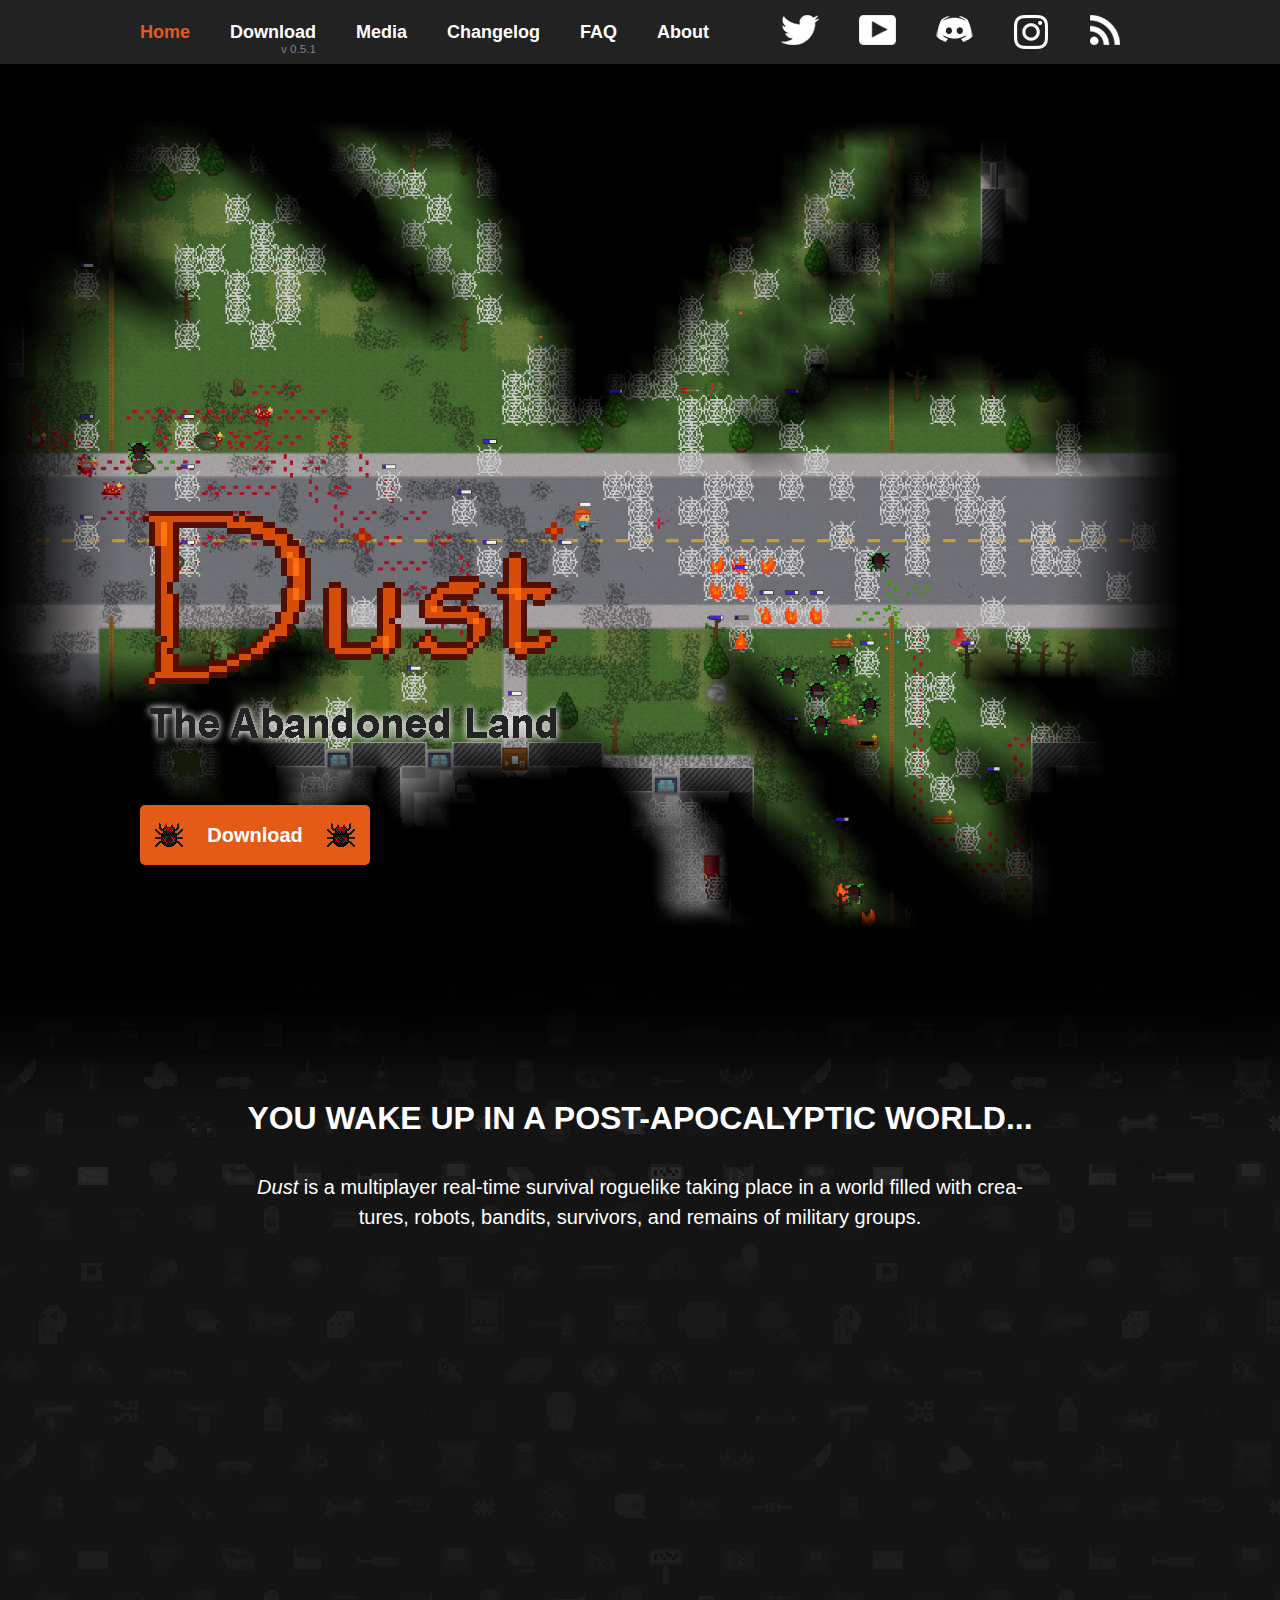
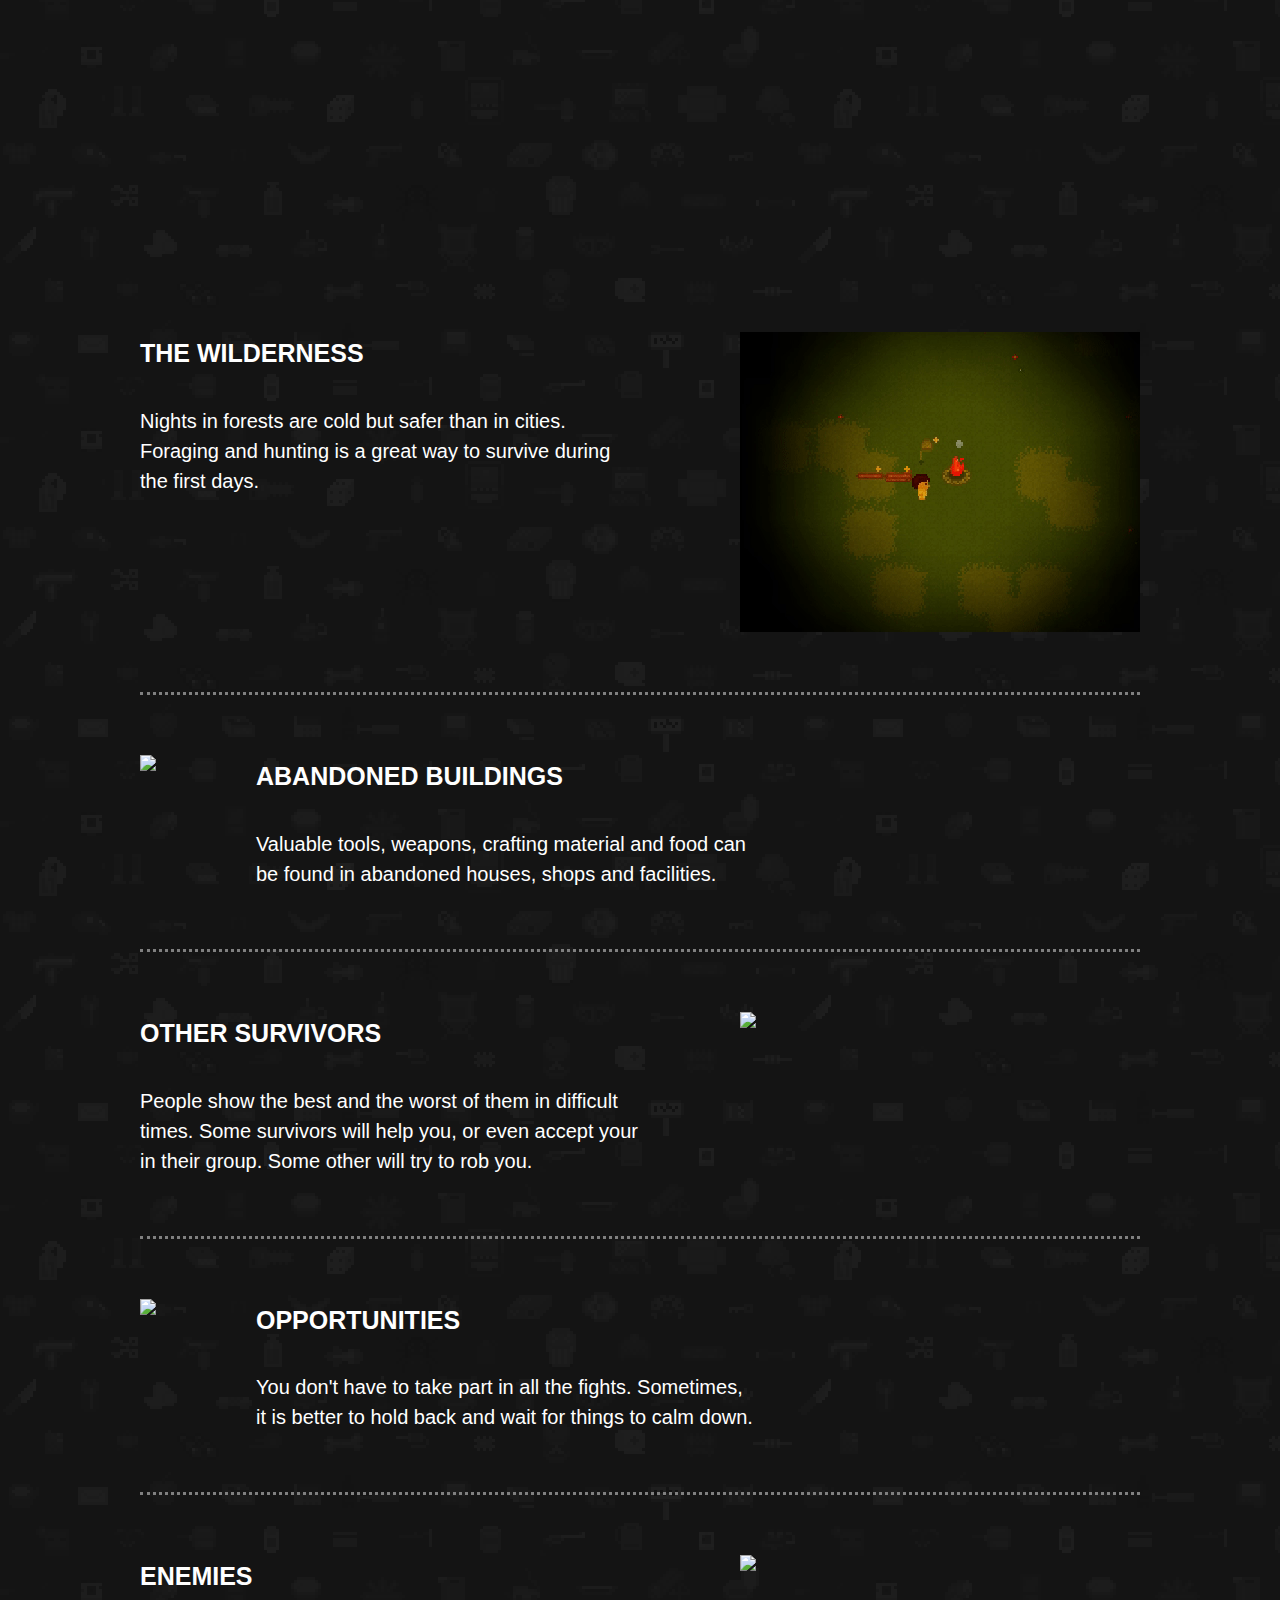
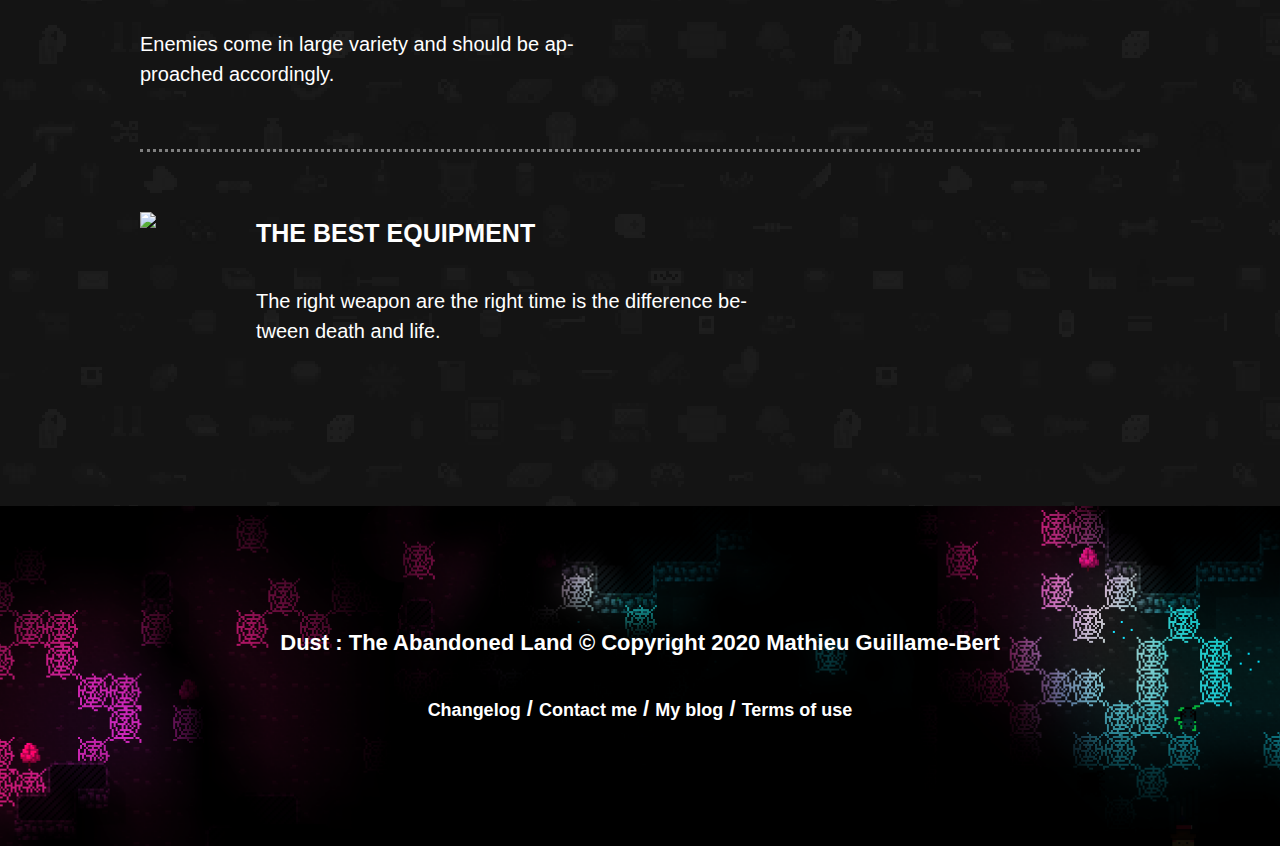
==== index.html @ a0f808fd "Initial commit" ====
<!DOCTYPE html>
<html lang="en" xmlns="http://www.w3.org/1999/xhtml">

<head>

    <!-- Global site tag (gtag.js) - Google Analytics -->
    <script async src="https://www.googletagmanager.com/gtag/js?id=UA-135935908-1"></script>
    <script>
        window.dataLayer = window.dataLayer || [];

        function gtag() {
            dataLayer.push(arguments);
        }
        gtag('js', new Date());

        gtag('config', 'UA-135935908-1');
    </script>

    <meta charset="utf-8" />
    <meta property="og:image" content="images/og_image.png" />

    <title>
        Dust : The Abandoned Land
    </title>
    <meta name="author" content="Achoum - Mathieu Guillame-Bert">

    <!-- Favicon -->
    <link rel="icon" type="image/png" href="image/favicon.png" />
    <link rel="shortcut icon" type="image/png" href="image/favicon.png" />

    <meta name="viewport" content="width=device-width, initial-scale=1.0">

    <!-- CSS -->
    <link rel="stylesheet" href="css/main.css" />

    <!-- RSS -->
    <link rel="alternate" type="application/rss+xml" title="Subscribe to What's New" href="rss" />

    <!-- JS -->
    <script src="js/main.js"></script>

    <!-- External JS -->
    <script src="https:/code.jquery.com/jquery-3.3.1.min.js"></script>
    <link rel="stylesheet" href="https://cdn.jsdelivr.net/gh/fancyapps/fancybox@3.5.6/dist/jquery.fancybox.min.css" />
    <script src="https://cdn.jsdelivr.net/gh/fancyapps/fancybox@3.5.6/dist/jquery.fancybox.min.js"></script>

    <!-- External CSS -->
    <link rel="stylesheet" href="https://cdnjs.cloudflare.com/ajax/libs/font-awesome/4.7.0/css/font-awesome.min.css">
</head>

<body>
    <nav>
        <div class="nav_container">
            <ul>
                <li class='selected'>
                    <a href="index.html">Home</a>
                </li>
                <li >
                    <a href="download.html">Download</a>
                    <span class="version">v 0.5.1
                    </span>
                </li>
                <li >
                    <a href="gallery.html">Media</a>
                </li>
                <li >
                    <a href="change_log.html">Changelog</a>
                </li>
                <li >
                    <a href="faq.html">FAQ</a>
                </li>
                <li >
                    <a href="about.html">About</a>
                </li>
            </ul>

            <ul class="social">
                <li>
                    <a target="_blank" href="https://twitter.com/mat_gb">
                        <img id="twit" onmouseover="this.src='image/twit_hover.png'"
                            onmouseout="this.src='image/twit.png'" src="image/twit.png">
                    </a>
                </li>
                <li>
                    <a target="_blank" href="https://www.youtube.com/user/TheAchoum/videos">
                        <img id="twit" onmouseover="this.src='image/youtube_hover.png'"
                            onmouseout="this.src='image/youtube.png'" src="image/youtube.png">
                    </a>
                </li>

                <li>
                    <a target="_blank" href="https://discord.gg/MG8ZmNk">
                        <img onmouseover="this.src='image/discord_hover.png'" onmouseout="this.src='image/discord.png'"
                            src="image/discord.png">
                    </a>
                </li>

                <li>
                    <a target="_blank" href="https://www.instagram.com/dust_the_abandoned_land">
                        <img onmouseover="this.src='image/instagram_hover.png'"
                            onmouseout="this.src='image/instagram.png'" src="image/instagram.png">
                    </a>
                </li>

                <!--
                <li>
                    <a  target="_blank" href="https://www.indiedb.com/games/dust-the-abandoned-land">
                        <img id="twit" onmouseover="this.src='image/indiedb-hover.png'" onmouseout="this.src='image/indiedb.png'" src="image/indiedb.png">
                    </a>
                </li>   -->

                <li>
                    <a href="rss" type="application/rss+xml" class="rss">
                        <img id="twit" onmouseover="this.src='image/rss_hover.png'"
                            onmouseout="this.src='image/rss.png'" src="image/rss.png">
                    </a>
                </li>

            </ul>
        </div>
    </nav>

    

<header>
    <div class="logo">
        <img src="image/title_v4.png" class="logo_img">
        <a class="download" href="download.html">
        <img src="image/spider.png" class="spider"> Download<img src="image/spider.png" class="spider">
        </a>
    </div>
</header>


<div class="main">
    <div class="transition"></div>

    <div class="main_container">

        <div class="intro_text_container">
            <h2>
                <p class="big_phrase">
                    You wake up in a post-apocalyptic world...
                </p>
            </h2>

            <p class="intro_text">
                <i>Dust</i> is a multiplayer real-time survival roguelike taking place in a world filled with creatures,
                robots, bandits, survivors, and remains of military groups.
            <p>
        </div>

        <div id="video">
            <iframe style="width:990px; height:562px;" src="https://www.youtube.com/embed/tgeWRuxWzlY" frameborder="0"
                allow="accelerometer; autoplay; encrypted-media; gyroscope; picture-in-picture"
                allowfullscreen></iframe>
        </div>

        <div class="infos">
            <div class="info">
                <div class="description mr">
                    <h2>The wilderness</h2>
                    <p>Nights in forests are cold but safer than in cities. Foraging and hunting is a great way to
                        survive during the first days.</p>
                </div>
                <img src="image/nature.gif">
            </div>

            <div class="info">
                <img src="image/explore_house.gif">
                <div class="description ml">
                    <h2>Abandoned buildings</h2>
                    <p>Valuable tools, weapons, crafting material and food can be found in abandoned houses, shops and
                        facilities.</p>
                </div>
            </div>

            <div class="info">
                <div class="description mr">
                    <h2>Other survivors</h2>
                    <p>People show the best and the worst of them in difficult times. Some survivors will help you, or
                        even accept your in their group. Some other will try to rob you.</p>
                </div>
                <img src="image/fight_other_survivor.gif">
            </div>

            <div class="info">
                <img src="image/corpses.gif">
                <div class="description ml">
                    <h2>Opportunities</h2>
                    <p>You don't have to take part in all the fights. Sometimes, it is better to hold back and wait for
                        things to calm down.</p>
                </div>
            </div>


            <div class="info">
                <div class="description mr">
                    <h2>Enemies</h2>
                    <p>Enemies come in large variety and should be approached accordingly.</p>
                </div>
                <img src="image/rush_tank.gif">
            </div>

            <div class="info">
                <img src="image/rush_laser.gif">
                <div class="description ml">
                    <h2>The best equipment</h2>
                    <p>The right weapon are the right time is the difference between death and life.</p>
                </div>
            </div>

        </div>
    </div>
</div>



    <footer>
        <div class="footer_container">
            <p>Dust : The Abandoned Land © Copyright 2020 Mathieu Guillame-Bert</p>
            <p><a href="change_log.html">Changelog</a> /
                <a href="about.html">Contact me</a> /
                <a href="http://blog.mathieu.guillame-bert.com"> My blog</a> /
                <a href="tos.html"> Terms of use</a>
            </p>
        </div>
    </footer>

</body>

</html>
---- css/main.css ----
/* ----------------------------- */
/* ==reset */
/* ----------------------------- */
/* base font-size corresponds to 10px and is adapted to rem unit */
html {
  font-size: 62.5%;
}

body {
  background: black;
  color: #000;
  font-family: helvetica, arial, sans-serif;
  font-size: 1.4em;
  /* equiv 14px */
  line-height: 1.5;
  /* adapt to your design */
}

html,
body {
  height: 100%;
}

/* font-sizing for content */
/* preserve vertical-rythm, thanks to http://soqr.fr/vertical-rhythm/ */
p,
ul,
ol,
dl,
blockquote,
pre,
td,
th,
label,
textarea,
caption,
details,
figure,
hgroup {
  font-size: 1em;
  /* equiv 14px */
  line-height: 1.5;
  margin: 1.5em 0 0;
}

a {
  text-decoration: none;
  color: #e45b18;
}

h1,
.h1-like {
  font-size: 1.8571em;
  /* equiv 26px */
  font-weight: normal;
  line-height: 1.6154em;
  margin: .8077em 0 0 0;
}

h2,
.h2-like {
  font-size: 1.7143em;
  /* equiv 24px */
  font-weight: normal;
  line-height: 1.75em;
  margin: .875em 0 0 0;
}

h3,
.h3-like {
  font-size: 1.5714em;
  /* equiv 22px */
  font-weight: normal;
  line-height: 1.909em;
  margin: .9545em 0 0 0;
}

h4,
.h4-like {
  font-size: 1.4286em;
  /* equiv 20px */
  font-weight: normal;
  line-height: 1.05em;
  margin: 1.05em 0 0 0;
}

h5,
.h5-like {
  font-size: 1.2857em;
  /* equiv 18px */
  font-weight: normal;
  line-height: 1.1667em;
  margin: 1.1667em 0 0 0;
}

h6,
.h6-like {
  font-size: 1.1429em;
  /* equiv 16px */
  font-weight: normal;
  line-height: 1.3125em;
  margin: 1.3125em 0 0 0;
}

/* alternate font-sizing */
.smaller {
  font-size: .7143em;
  /* equiv 10px */
  line-height: 2.1em;
}

.small {
  font-size: .8571em;
  /* equiv 12px */
  line-height: 1.75em;
}

.big {
  font-size: 1.1429em;
  /* equiv 16px */
  line-height: 1.3125em;
}

.bigger {
  font-size: 1.2857em;
  /* equiv 18px */
  line-height: 1.1667em;
}

.biggest {
  font-size: 1.4286em;
  /* equiv 20px */
  line-height: 1.05em;
}

/* soft reset */
html,
body,
textarea,
figure,
label {
  margin: 0;
  padding: 0;
}

ul,
ol {
  padding-left: 2em;
}

code,
pre,
samp {
  white-space: pre-wrap;
  font-family: consolas, 'DejaVu Sans Mono', courier, monospace;
}

code {
  line-height: 1em;
}

table {
  margin-bottom: 1.5em;
}

/* avoid top margins on first content element */
p:first-child,
ul:first-child,
ol:first-child,
dl:first-child,
blockquote:first-child,
pre:first-child,
h1:first-child,
h2:first-child,
h3:first-child,
h4:first-child,
h5:first-child,
h6:first-child {
  margin-top: 0;
}

/* avoid margins on nested elements */
li p,
li ul,
li ol {
  margin-top: 0;
  margin-bottom: 0;
}

/* HTML5 tags */
article,
aside,
details,
figcaption,
figure,
footer,
header,
hgroup,
nav,
section {
  display: block;
}

/* max values */
img,
table,
td,
blockquote,
code,
pre,
textarea,
input,
video {
  max-width: 100%;
}

/* you shall not pass */
div,
textarea,
table,
td,
th,
code,
pre,
samp {
  word-wrap: break-word;
  -webkit-hyphens: auto;
  -ms-hyphens: auto;
  -o-hyphens: auto;
  hyphens: auto;
}

/* pictures */
img {
  width: auto;
  height: auto;
  vertical-align: middle;
}

a img {
  border: 0;
}

/* scripts */
body > script {
  display: none !important;
}

/* skip-links */
.skip-links {
  position: absolute;
}

.skip-links a {
  position: absolute;
  left: -9999px;
  padding: 0.5em;
  background: #000;
  color: #fff;
  text-decoration: none;
}

.skip-links a:focus {
  position: static;
}

/******
end reset
*******/
nav {
  background: #222222;
  position: fixed;
  top: 0;
  overflow: hidden;
  width: 100%;
}

.nav_container {
  max-width: 1000px;
  margin: auto;
  display: -webkit-box;
  display: -ms-flexbox;
  display: flex;
  -webkit-box-pack: justify;
      -ms-flex-pack: justify;
          justify-content: space-between;
  -webkit-box-align: center;
      -ms-flex-align: center;
          align-items: center;
}

nav ul {
  list-style-type: none;
  margin: 0;
  padding: 0;
  display: -webkit-box;
  display: -ms-flexbox;
  display: flex;
}

nav li {
  padding: 15px 20px;
  position: relative;
}

nav li:first-child {
  padding-left: 0;
}

nav a {
  text-decoration: none;
  color: white;
  font-family: Arial, Helvetica, sans-serif;
  font-weight: bold;
  font-size: 1.8em;
  font-size: 18px;
}

nav a:hover {
  color: #e45b18;
}

nav li.selected a {
  color: #e45b18;
}

header {
  background-image: url("../image/bg.png");
  background-position: center;
  background-repeat: no-repeat;
  background-size: cover;
  height: 100vh;
  width: 100%;
  margin-top: 60px;
  /* Add a top margin to avoid content overlay */
}

.logo {
  max-width: 1000px;
  margin: auto;
  max-width: 1000px;
  margin: auto;
  height: 100%;
  display: -webkit-box;
  display: -ms-flexbox;
  display: flex;
  -webkit-box-pack: end;
      -ms-flex-pack: end;
          justify-content: flex-end;
  -webkit-box-orient: vertical;
  -webkit-box-direction: normal;
      -ms-flex-direction: column;
          flex-direction: column;
  -webkit-box-align: start;
      -ms-flex-align: start;
          align-items: flex-start;
}

.download {
  margin-bottom: 95px;
  margin-top: 50px;
  width: 20rem;
  border: none;
  padding: 15px;
  background-color: #e45b18;
  font-size: 2rem;
  font-size: 20px;
  border-radius: 5px;
  font-weight: bold;
  display: -webkit-box;
  display: -ms-flexbox;
  display: flex;
  -webkit-box-align: center;
      -ms-flex-align: center;
          align-items: center;
  -webkit-box-pack: justify;
      -ms-flex-pack: justify;
          justify-content: space-between;
  border: 3px #b94208;
  cursor: pointer;
  -webkit-transition: background-color 0.4s ease;
  transition: background-color 0.4s ease;
  color: white;
}

.download a {
  text-decoration: none;
}

.download:hover {
  background-color: #b94208;
}

.main {
  background-image: url("../image/motif_grand2.png");
  background-color: #141414;
  padding-bottom: 100px;
}

.inner {
  margin-top: 60px;
  padding-top: 60px;
}

.transition {
  background-image: url("../image/motif_degrade_grand2.png");
  height: 234px;
}

.main_container {
  max-width: 1000px;
  margin: auto;
  color: white;
  font-size: 2 rem;
  font-size: 20px;
}

#video {
  text-align: center;
  margin-top: 50px;
}

.intro_text_container {
  text-align: center;
  margin-top: -160px;
  margin-bottom: 30px;
}

.infos {
  margin-top: 20px;
}

.info {
  display: -webkit-box;
  display: -ms-flexbox;
  display: flex;
  border-bottom: 3px dotted grey;
  padding: 60px 0;
}

.info:last-child {
  border-bottom: none;
}

.description {
  width: 50%;
}

h2 {
  text-transform: uppercase;
  font-weight: bold;
  font-size: 2.5rem;
  font-size: 25px;
}

.mr {
  margin-right: 10%;
}

.ml {
  margin-left: 10%;
}

.description_image {
  height: 300px;
  width: 400px;
  background: grey;
  width: 40%;
}

footer {
  background-image: url("../image/bottom.png");
  background-position: center;
  background-repeat: no-repeat;
  background-size: cover;
  width: 100%;
  height: 340px;
  color: white;
}

.footer_container {
  max-width: 1000px;
  margin: auto;
  display: -webkit-box;
  display: -ms-flexbox;
  display: flex;
  -webkit-box-pack: center;
      -ms-flex-pack: center;
          justify-content: center;
  -webkit-box-align: center;
      -ms-flex-align: center;
          align-items: center;
  -webkit-box-orient: vertical;
  -webkit-box-direction: normal;
      -ms-flex-direction: column;
          flex-direction: column;
  height: 100%;
  font-size: 2.2rem;
  font-weight: bold;
  font-size: 22px;
}

.footer_container p a {
  text-decoration: none;
  color: white;
  font-size: 1.8rem;
  font-size: 18px;
}

.footer_container p a:hover {
  color: #e45b18;
}

.orange {
  color: #e45b18;
}

.orangedark {
  color: #b94208;
}

.bot {
  border-bottom: 3px dotted grey;
}

.img_download {
  float: left;
  padding-top: 115px;
}

.link_download {
  margin-left: 235px;
  background: rgba(34, 34, 34, 0.8);
  padding: 50px;
  margin-top: 40px;
  margin-bottom: 100px;
  text-align: center;
  border-radius: 5px;
}

.link_download p img {
  vertical-align: text-bottom;
}

h1 {
  text-transform: uppercase;
  font-weight: bold;
  color: white;
}

.log {
  background: rgba(34, 34, 34, 0.8);
  padding: 50px;
  margin-top: 40px;
  border-radius: 5px;
}

.no_top {
  margin-top: 5px;
  font-size: 1.7rem;
  font-size: 17px;
}

.gallery img {
  width: 400px;
  height: 300px;
}

.about_img {
  float: left;
  margin-top: 50px;
}

.about_cont {
  margin-left: 300px;
  background: rgba(34, 34, 34, 0.8);
  padding: 50px;
  margin-top: 40px;
  border-radius: 5px;
}

.about_cont a {
  color: #e45b18;
}

.question {
  font-size: 1.0em;
  color: #ffaa51;
}

.answer {
  font-size: 0.8em;
}

.console {
  /*background-color: #f8f8f8;
    border: 1px solid #ddd;*/
  font-family: monospace;
  display: inline-block;
  /*background-color: #f8f8f8;*/
  border: 1px solid #ddd;
  overflow: auto;
  padding: 3px 5px;
  border-radius: 3px;
  margin-bottom: -8px;
}

.version {
  position: absolute;
  color: grey;
  right: 20px;
  bottom: 3px;
  font-size: smaller;
}

.big_phrase {
  font-size: 3.2rem;
}

.intro_text {
  padding: 0 100px;
}

.intro_text_container {
  margin-top: -100px;
  text-align: center;
}

.log_description {
  font-size: large;
  font-family: monospace;
  overflow: auto;
  margin-top: 32px;
}

@media screen and (max-width: 1030px) {
  header {
    background-image: none;
    /*height: 70%;*/
  }
  .nav_container {
    padding: 0 30px;
  }
  nav li {
    padding: 15px 10px;
  }
  .logo {
    -webkit-box-align: center;
        -ms-flex-align: center;
            align-items: center;
  }
  iframe {
    width: 100% !important;
    height: 462px;
  }
  #video {
    padding: 0 30px;
    /*margin-top: -250px;*/
  }
  .info {
    padding: 60px 30px;
  }
  .main {
    padding-bottom: 50px;
  }
  .main_container {
    padding: 0 30px;
  }
}

@media screen and (max-width: 800px) {
  .nav_container {
    -webkit-box-orient: vertical;
    -webkit-box-direction: normal;
        -ms-flex-direction: column;
            flex-direction: column;
  }
  header {
    margin-top: 116px;
  }
  .footer_container p {
    padding: 0 30px;
    text-align: center;
  }
  .inner {
    padding-top: 150px;
  }
  .img_download {
    display: none;
  }
  .link_download {
    margin-left: 0px;
  }
  iframe {
    height: 440px !important;
  }
}

@media screen and (max-width: 620px) {
  .logo {
    padding: 0 20px;
  }
  .main_container {
    padding: 0 20px;
  }
  .intro_text_container {
    margin-top: -135px;
  }
  nav ul {
    -ms-flex-wrap: wrap;
        flex-wrap: wrap;
    -webkit-box-pack: center;
        -ms-flex-pack: center;
            justify-content: center;
  }
  .link_download {
    padding: 5px;
  }
  .bot {
    font-size: 2rem;
    font-size: 20px;
  }
  .inner {
    padding-top: 180px;
  }
  #video {
    display: none;
  }
  .info img {
    width: 100%;
    height: auto;
    max-width: 100%;
    margin-bottom: 50px;
    -webkit-box-ordinal-group: 3;
        -ms-flex-order: 2;
            order: 2;
  }
  .migniature_image {
    margin: 10px 0 !important;
    width: 100%;
    height: auto;
    max-width: 100%;
  }
  .info {
    padding: 15px 0px;
    display: -webkit-box;
    display: -ms-flexbox;
    display: flex;
    border-top: 3px dotted grey;
    -webkit-box-orient: vertical;
    -webkit-box-direction: normal;
        -ms-flex-direction: column;
            flex-direction: column;
    border-bottom: none;
  }
  .ml {
    margin-left: 0;
  }
  .intro_text {
    padding: 0 5px;
  }
  .description {
    width: 100%;
    -webkit-box-ordinal-group: 2;
        -ms-flex-order: 1;
            order: 1;
  }
  .description p {
    margin-bottom: 10px;
  }
  .mr {
    margin-right: 0;
  }
  .about_img {
    display: none;
  }
  .about_cont {
    margin-left: 0;
    padding: 10px;
    margin-top: 40px;
  }
}

/* Gallery */
.migniature_image {
  margin: 20px;
  display: inline-block;
  background-color: black;
  -webkit-box-shadow: 0 4px 8px 0 rgba(0, 0, 0, 0.2), 0 6px 20px 0 rgba(0, 0, 0, 0.19);
          box-shadow: 0 4px 8px 0 rgba(0, 0, 0, 0.2), 0 6px 20px 0 rgba(0, 0, 0, 0.19);
  width: 400px;
  height: 260px;
}

.migniature_image:hover {
  opacity: 0.5;
}


/* Admin */

.admin_block {
    border: 1px solid gray;
    margin: 15px;
    padding: 5px;
	color: white;
}

.admin_block .title {
    font-size: 16pt;
    margin-bottom: 15px;
}

.admin_block .key {
    font-weight: bold;
}

.admin_block pre {
    white-space: pre-wrap;
}


/*# sourceMappingURL=main.css.map */
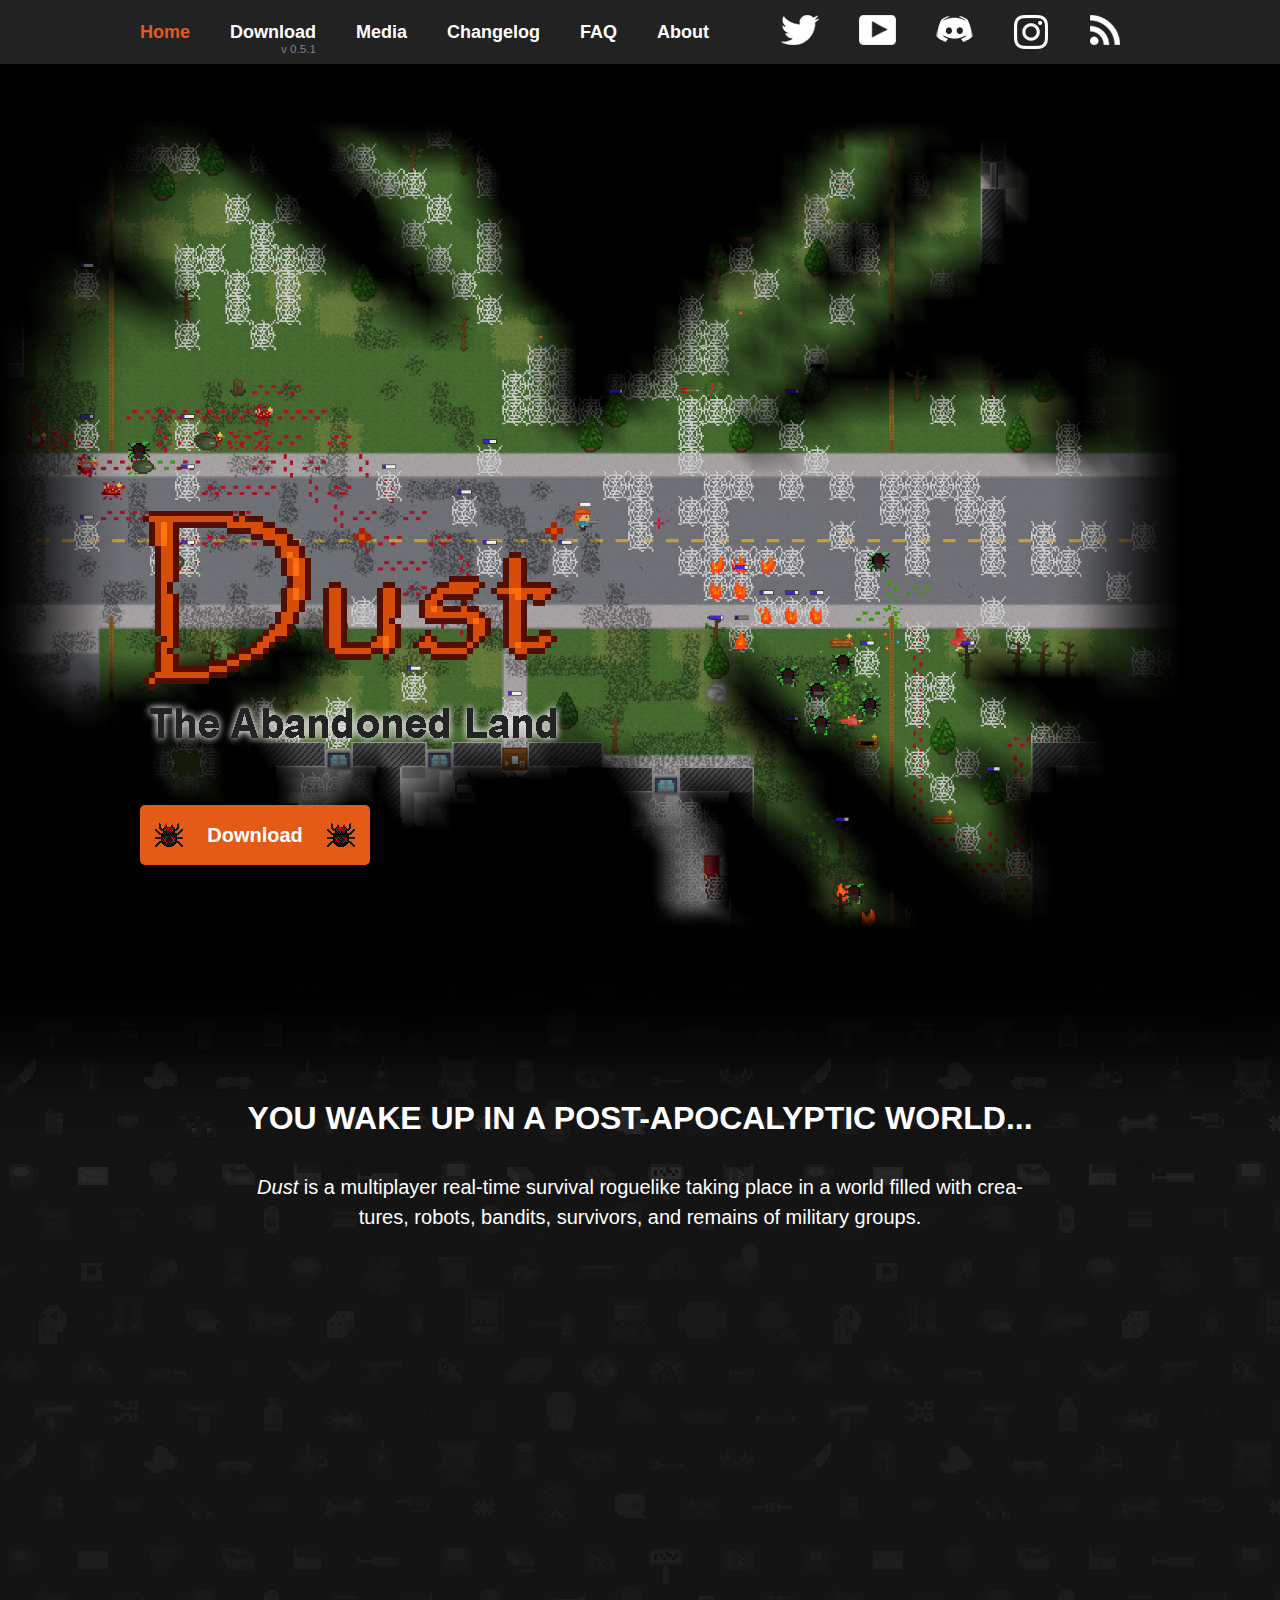
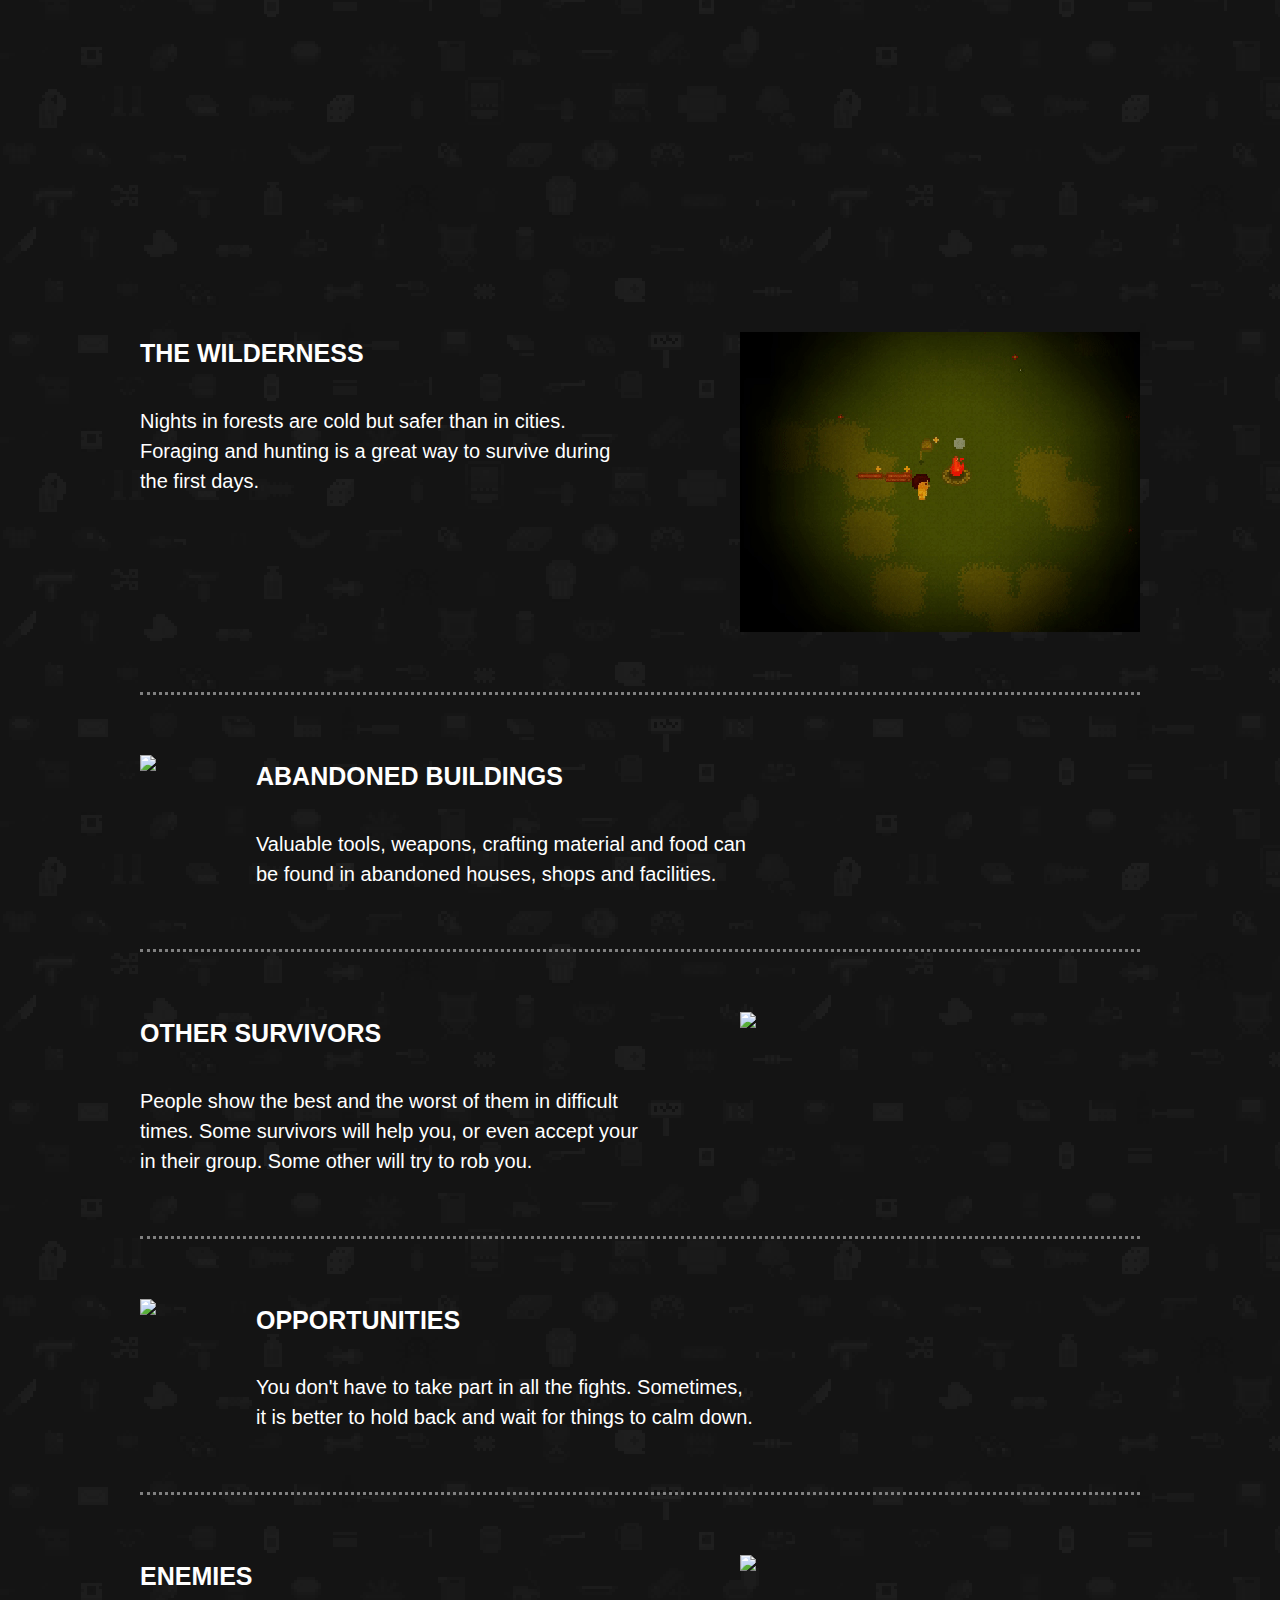
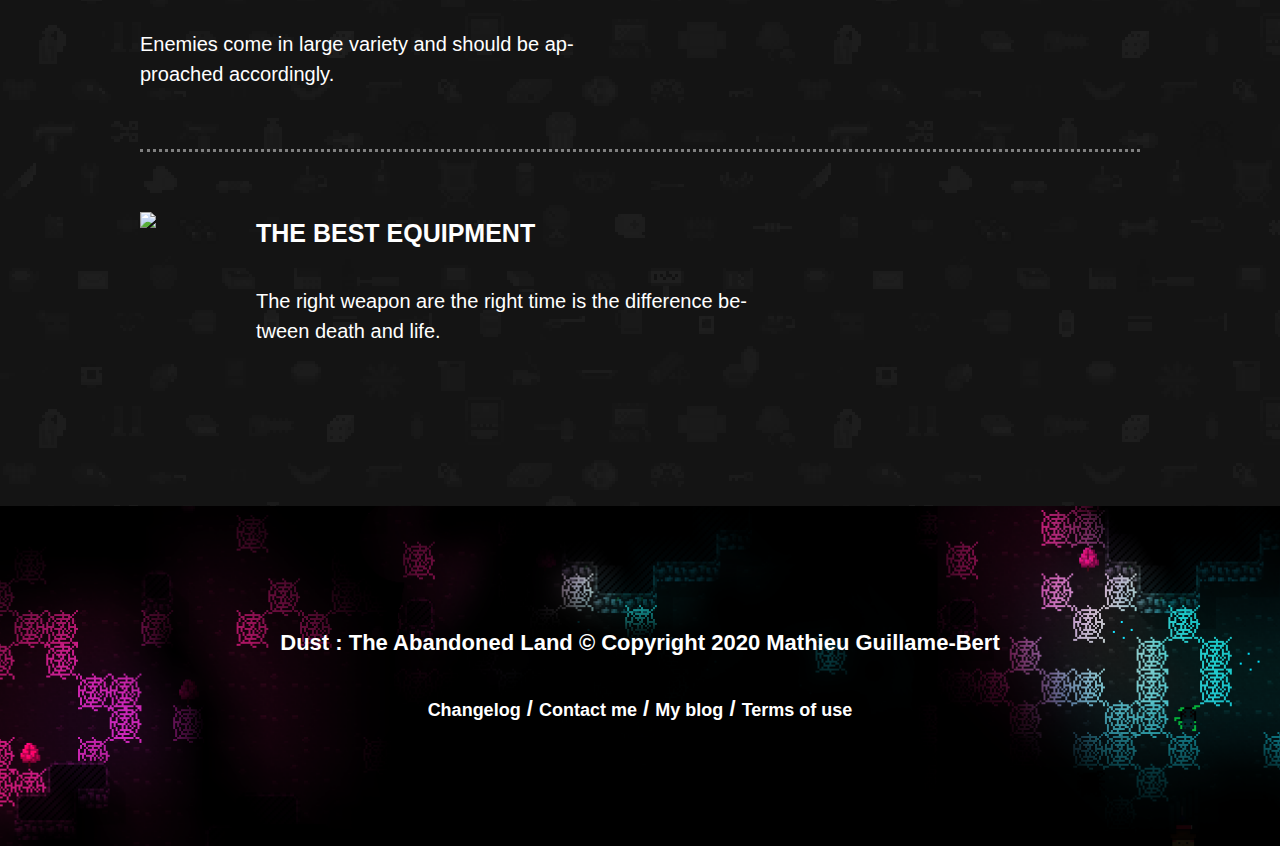
==== commit 0c836f99: "Https" ====
--- a/index.html
+++ b/index.html
@@ -223,7 +223,7 @@
             <p>Dust : The Abandoned Land © Copyright 2020 Mathieu Guillame-Bert</p>
             <p><a href="change_log.html">Changelog</a> /
                 <a href="about.html">Contact me</a> /
-                <a href="http://blog.mathieu.guillame-bert.com"> My blog</a> /
+                <a href="https://blog.mathieu.guillame-bert.com"> My blog</a> /
                 <a href="tos.html"> Terms of use</a>
             </p>
         </div>
